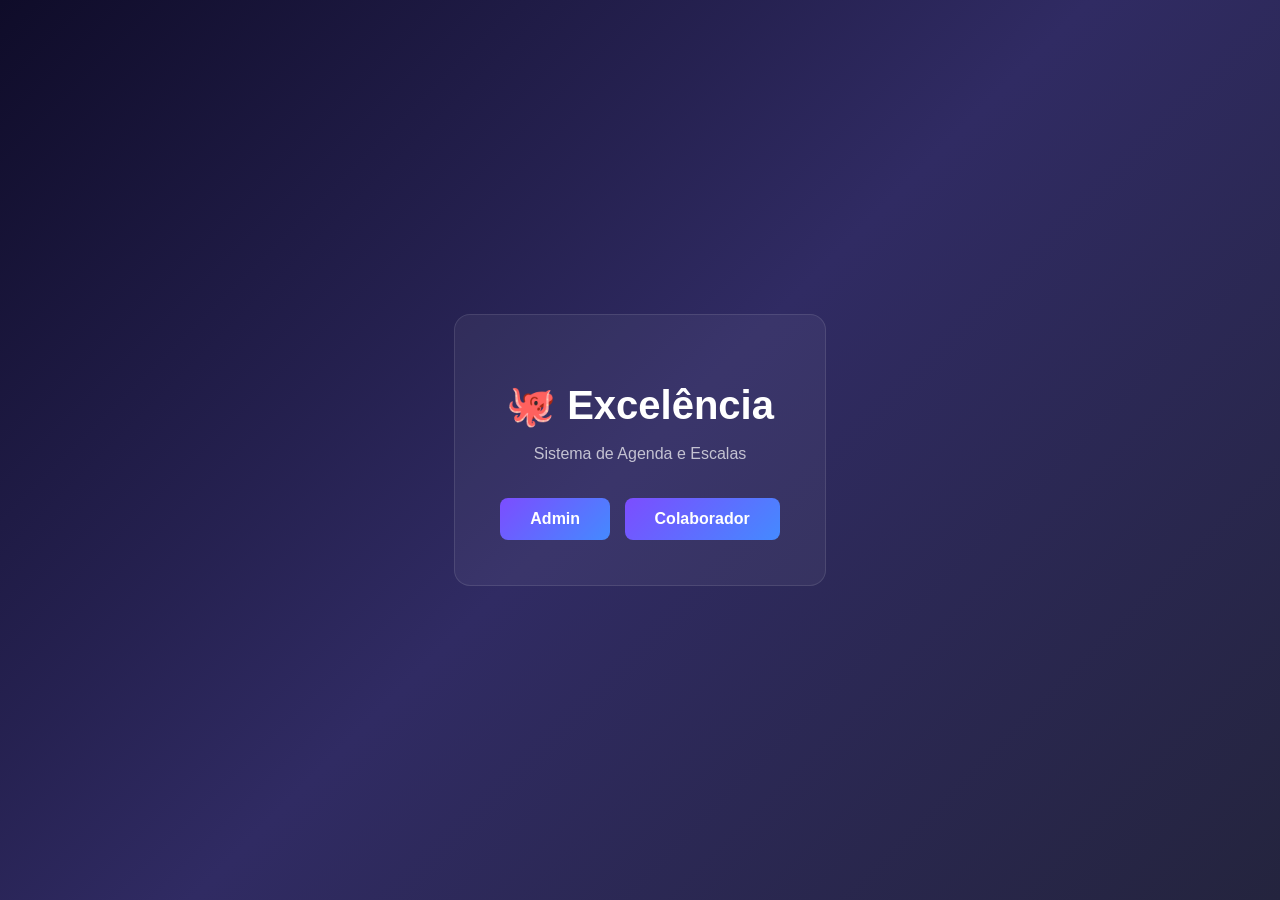
==== index.html @ 81b604a8 "Primeiro commit - Sistema Excelência" ====
<!DOCTYPE html>
<html lang="pt-BR">
<head>
    <meta charset="UTF-8">
    <meta name="viewport" content="width=device-width, initial-scale=1.0">
    <title>Excelência - Teste</title>
    <style>
        body {
            font-family: Arial, sans-serif;
            background: linear-gradient(135deg, #0f0c29, #302b63, #24243e);
            min-height: 100vh;
            display: flex;
            align-items: center;
            justify-content: center;
            color: #fff;
            margin: 0;
        }
        .container {
            text-align: center;
            padding: 40px;
            background: rgba(255,255,255,0.05);
            border-radius: 16px;
            border: 1px solid rgba(255,255,255,0.1);
        }
        h1 { font-size: 2.5rem; margin-bottom: 10px; }
        p { color: rgba(255,255,255,0.7); margin-bottom: 30px; }
        a {
            display: inline-block;
            padding: 12px 30px;
            background: linear-gradient(135deg, #7c4dff, #448aff);
            color: #fff;
            text-decoration: none;
            border-radius: 8px;
            font-weight: 600;
            margin: 5px;
        }
        a:hover { opacity: 0.85; }
    </style>
</head>
<body>
    <div class="container">
        <h1>🐙 Excelência</h1>
        <p>Sistema de Agenda e Escalas</p>
        <a href="admin-demo.html">Admin</a>
        <a href="agenda-demo.html">Colaborador</a>
    </div>
</body>
</html>
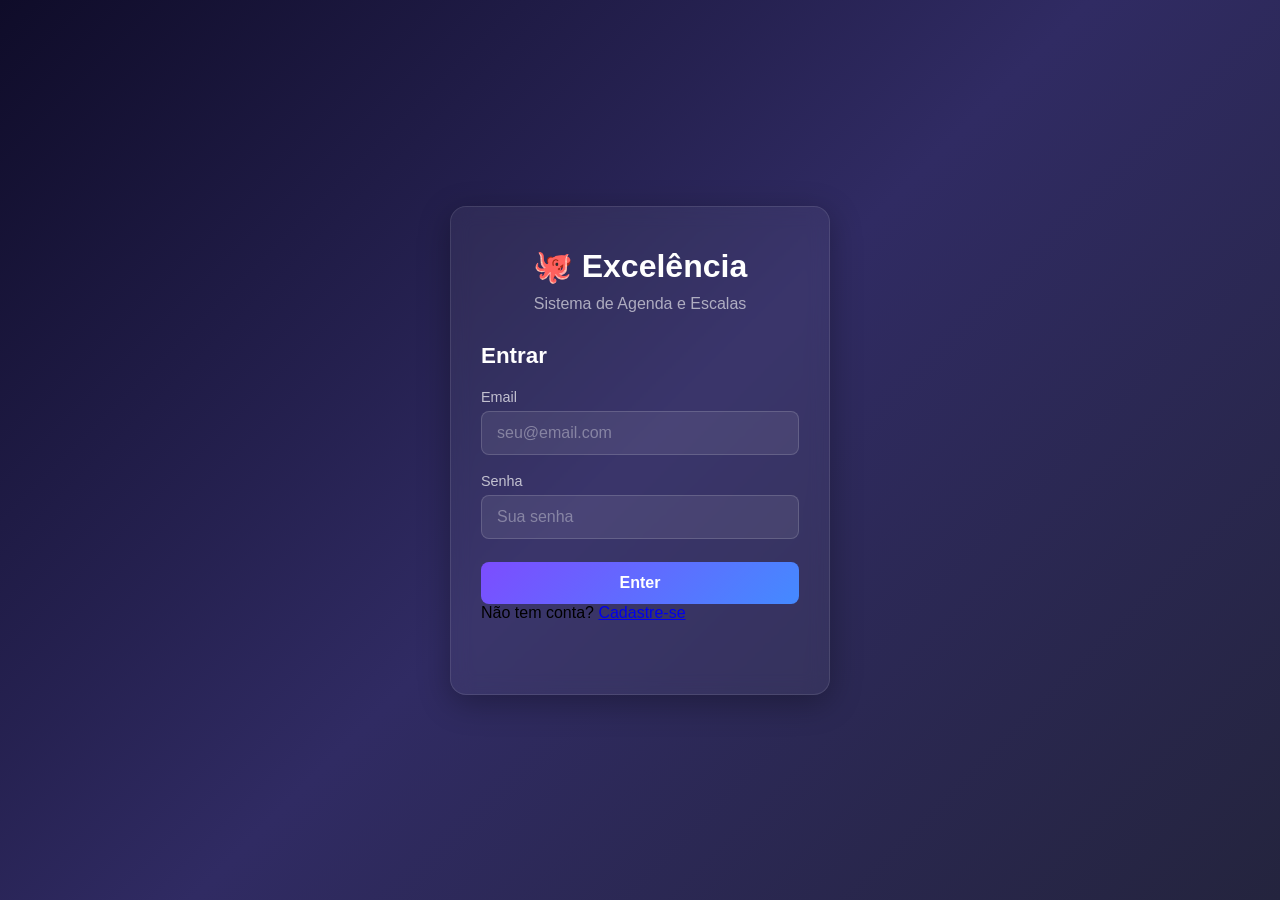
==== commit 0346dd33: "Adicionar sistema de login/cadastro com tipos de usuário" ====
--- a/index.html
+++ b/index.html
@@ -3,46 +3,70 @@
 <head>
     <meta charset="UTF-8">
     <meta name="viewport" content="width=device-width, initial-scale=1.0">
-    <title>Excelência - Teste</title>
-    <style>
-        body {
-            font-family: Arial, sans-serif;
-            background: linear-gradient(135deg, #0f0c29, #302b63, #24243e);
-            min-height: 100vh;
-            display: flex;
-            align-items: center;
-            justify-content: center;
-            color: #fff;
-            margin: 0;
-        }
-        .container {
-            text-align: center;
-            padding: 40px;
-            background: rgba(255,255,255,0.05);
-            border-radius: 16px;
-            border: 1px solid rgba(255,255,255,0.1);
-        }
-        h1 { font-size: 2.5rem; margin-bottom: 10px; }
-        p { color: rgba(255,255,255,0.7); margin-bottom: 30px; }
-        a {
-            display: inline-block;
-            padding: 12px 30px;
-            background: linear-gradient(135deg, #7c4dff, #448aff);
-            color: #fff;
-            text-decoration: none;
-            border-radius: 8px;
-            font-weight: 600;
-            margin: 5px;
-        }
-        a:hover { opacity: 0.85; }
-    </style>
+    <title>Excelência - Login</title>
+    <link rel="stylesheet" href="style.css">
 </head>
 <body>
     <div class="container">
-        <h1>🐙 Excelência</h1>
-        <p>Sistema de Agenda e Escalas</p>
-        <a href="admin-demo.html">Admin</a>
-        <a href="agenda-demo.html">Colaborador</a>
+        <div class="form-box">
+            <div class="logo">
+                <h1>🐙 Excelência</h1>
+                <p style="color:rgba(255,255,255,0.6);margin-top:10px;">Sistema de Agenda e Escalas</p>
+            </div>
+
+            <!-- Formulário de Login -->
+            <div id="loginForm" class="form active">
+                <h2>Entrar</h2>
+                <form onsubmit="fazerLogin(event)">
+                    <div class="input-group">
+                        <label for="loginEmail">Email</label>
+                        <input type="email" id="loginEmail" placeholder="seu@email.com" required>
+                    </div>
+                    <div class="input-group">
+                        <label for="loginSenha">Senha</label>
+                        <input type="password" id="loginSenha" placeholder="Sua senha" required>
+                    </div>
+                    <button type="submit" class="btn">Enter</button>
+                </form>
+                <p class="switch-form">
+                    Não tem conta? <a href="#" onclick="mostrarCadastro()">Cadastre-se</a>
+                </p>
+                <div id="loginMsg" class="msg"></div>
+            </div>
+
+            <!-- Formulário de Cadastro -->
+            <div id="cadastroForm" class="form">
+                <h2>Cadastrar</h2>
+                <form onsubmit="fazerCadastro(event)">
+                    <div class="input-group">
+                        <label for="cadastroNome">Nome</label>
+                        <input type="text" id="cadastroNome" placeholder="Seu nome" required>
+                    </div>
+                    <div class="input-group">
+                        <label for="cadastroEmail">Email</label>
+                        <input type="email" id="cadastroEmail" placeholder="seu@email.com" required>
+                    </div>
+                    <div class="input-group">
+                        <label for="cadastroSenha">Senha</label>
+                        <input type="password" id="cadastroSenha" placeholder="Mínimo 6 caracteres" required minlength="6">
+                    </div>
+                    <div class="input-group">
+                        <label for="cadastroTipo">Tipo de Conta</label>
+                        <select id="cadastroTipo" required>
+                            <option value="usuario">Usuário Padrão</option>
+                            <option value="admin">Administrador</option>
+                        </select>
+                    </div>
+                    <button type="submit" class="btn">Cadastrar</button>
+                </form>
+                <p class="switch-form">
+                    Já tem conta? <a href="#" onclick="mostrarLogin()">Faça login</a>
+                </p>
+                <div id="cadastroMsg" class="msg"></div>
+            </div>
+        </div>
     </div>
+
+    <script src="auth.js"></script>
 </body>
 </html>
--- a/style.css
+++ b/style.css
@@ -0,0 +1,117 @@
+* {
+    margin: 0;
+    padding: 0;
+    box-sizing: border-box;
+}
+
+body {
+    font-family: 'Segoe UI', Tahoma, Geneva, Verdana, sans-serif;
+    background: linear-gradient(135deg, #0f0c29, #302b63, #24243e);
+    min-height: 100vh;
+    display: flex;
+    align-items: center;
+    justify-content: center;
+}
+
+.container {
+    width: 100%;
+    max-width: 420px;
+    padding: 20px;
+}
+
+.form-box {
+    background: rgba(255, 255, 255, 0.05);
+    backdrop-filter: blur(10px);
+    border: 1px solid rgba(255, 255, 255, 0.1);
+    border-radius: 16px;
+    padding: 40px 30px;
+    box-shadow: 0 8px 32px rgba(0, 0, 0, 0.3);
+}
+
+.logo {
+    text-align: center;
+    margin-bottom: 30px;
+}
+
+.logo h1 {
+    color: #fff;
+    font-size: 2rem;
+}
+
+.form {
+    display: none;
+}
+
+.form.active {
+    display: block;
+}
+
+.form h2 {
+    color: #fff;
+    margin-bottom: 20px;
+    font-size: 1.4rem;
+}
+
+.input-group {
+    margin-bottom: 18px;
+}
+
+.input-group label {
+    display: block;
+    color: rgba(255, 255, 255, 0.7);
+    margin-bottom: 6px;
+    font-size: 0.9rem;
+}
+
+.input-group input {
+    width: 100%;
+    padding: 12px 15px;
+    border: 1px solid rgba(255, 255, 255, 0.15);
+    border-radius: 8px;
+    background: rgba(255, 255, 255, 0.08);
+    color: #fff;
+    font-size: 1rem;
+    transition: border-color 0.3s;
+}
+
+.input-group input:focus {
+    outline: none;
+    border-color: #7c4dff;
+}
+
+.input-group input::placeholder {
+    color: rgba(255, 255, 255, 0.35);
+}
+
+.btn {
+    width: 100%;
+    padding: 12px;
+    border: none;
+    border-radius: 8px;
+    background: linear-gradient(135deg, #7c4dff, #448aff);
+    color: #fff;
+    font-size: 1rem;
+    font-weight: 600;
+    cursor: pointer;
+    transition: opacity 0.3s;
+    margin-top: 5px;
+}
+
+.btn:hover {
+    opacity: 0.85;
+}
+
+.msg {
+    text-align: center;
+    margin-top: 12px;
+    font-size: 0.85rem;
+    min-height: 20px;
+}
+
+.msg.success {
+    color: #69f0ae;
+}
+
+.msg.error {
+    color: #ff5252;
+}
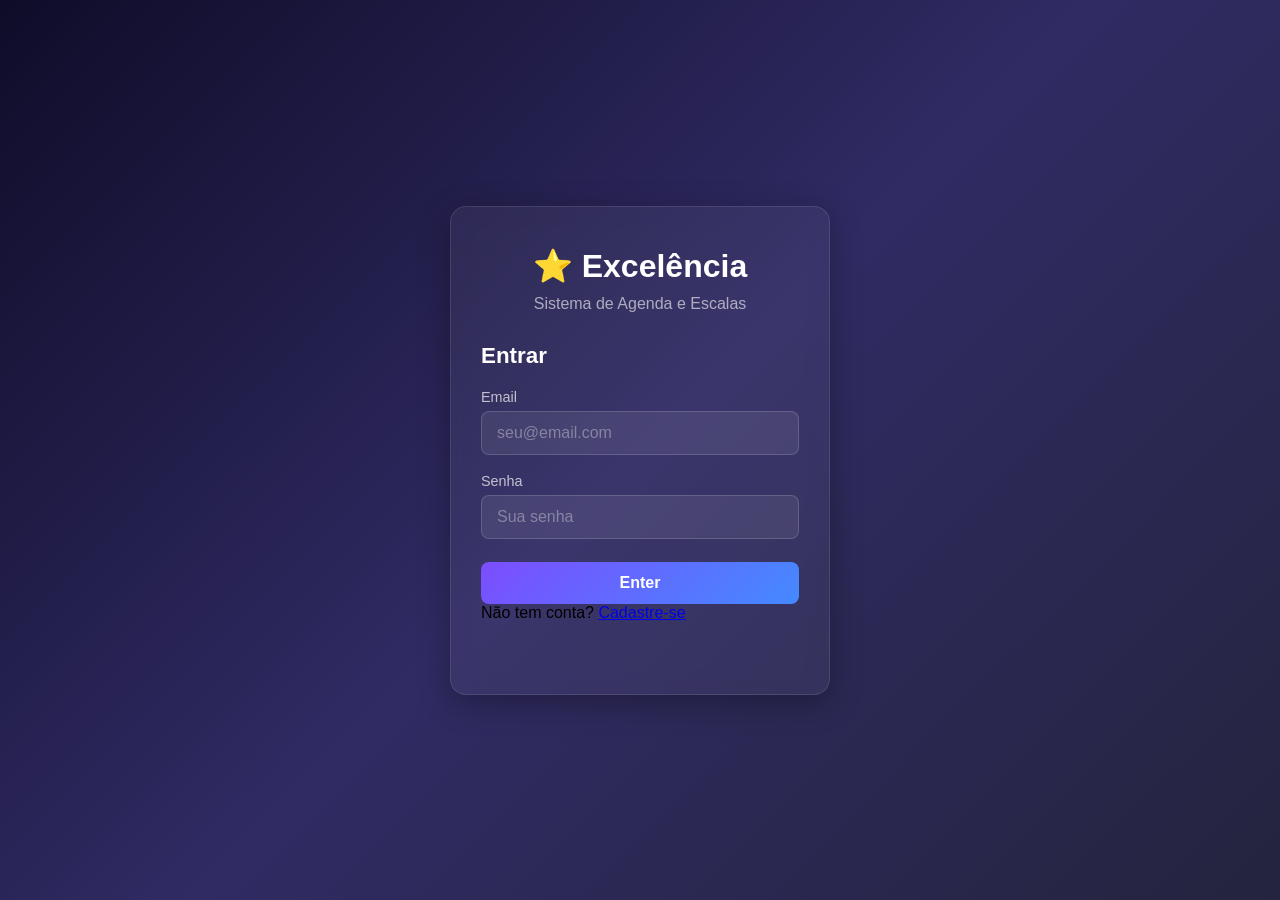
==== commit a3c3b6d0: "Adicionar campo de tipo de usuário no cadastro de colaboradores e atualizar logo" ====
--- a/index.html
+++ b/index.html
@@ -10,7 +10,7 @@
     <div class="container">
         <div class="form-box">
             <div class="logo">
-                <h1>🐙 Excelência</h1>
+                <h1>⭐ Excelência</h1>
                 <p style="color:rgba(255,255,255,0.6);margin-top:10px;">Sistema de Agenda e Escalas</p>
             </div>
 
